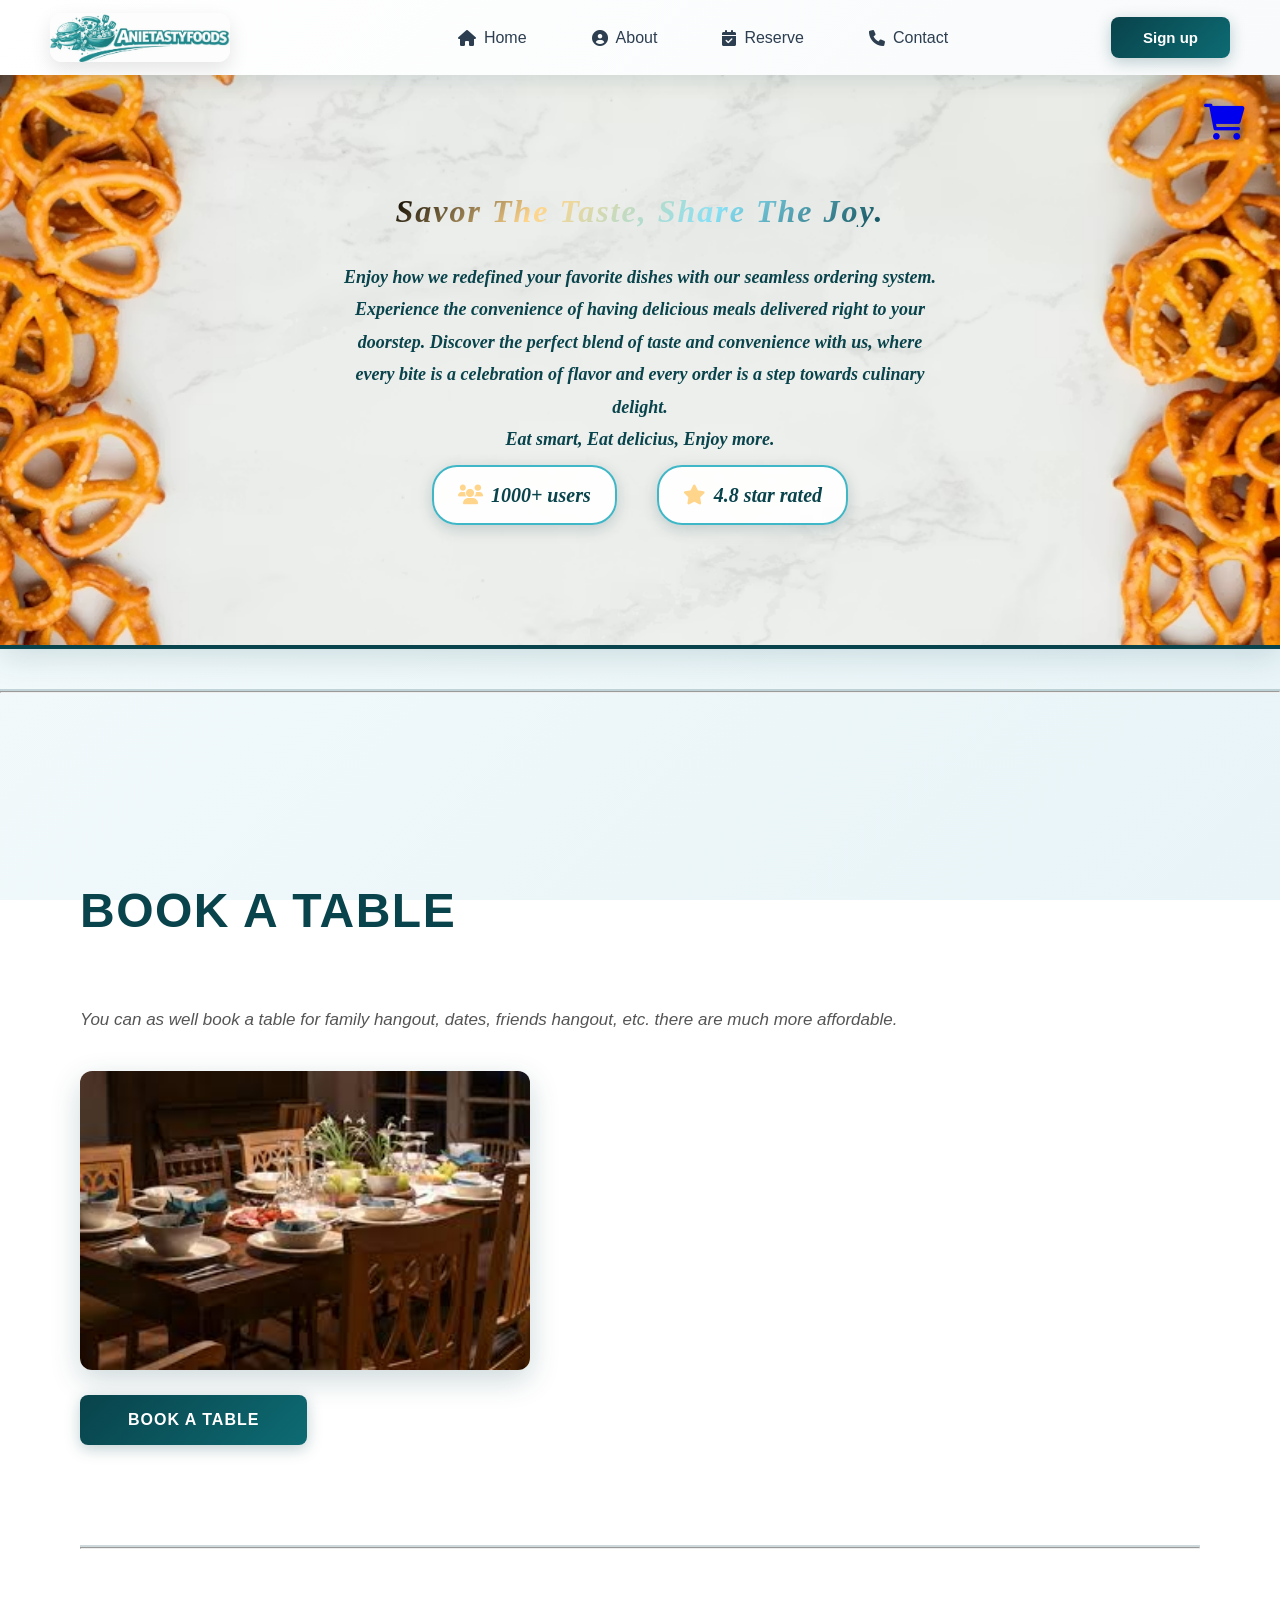
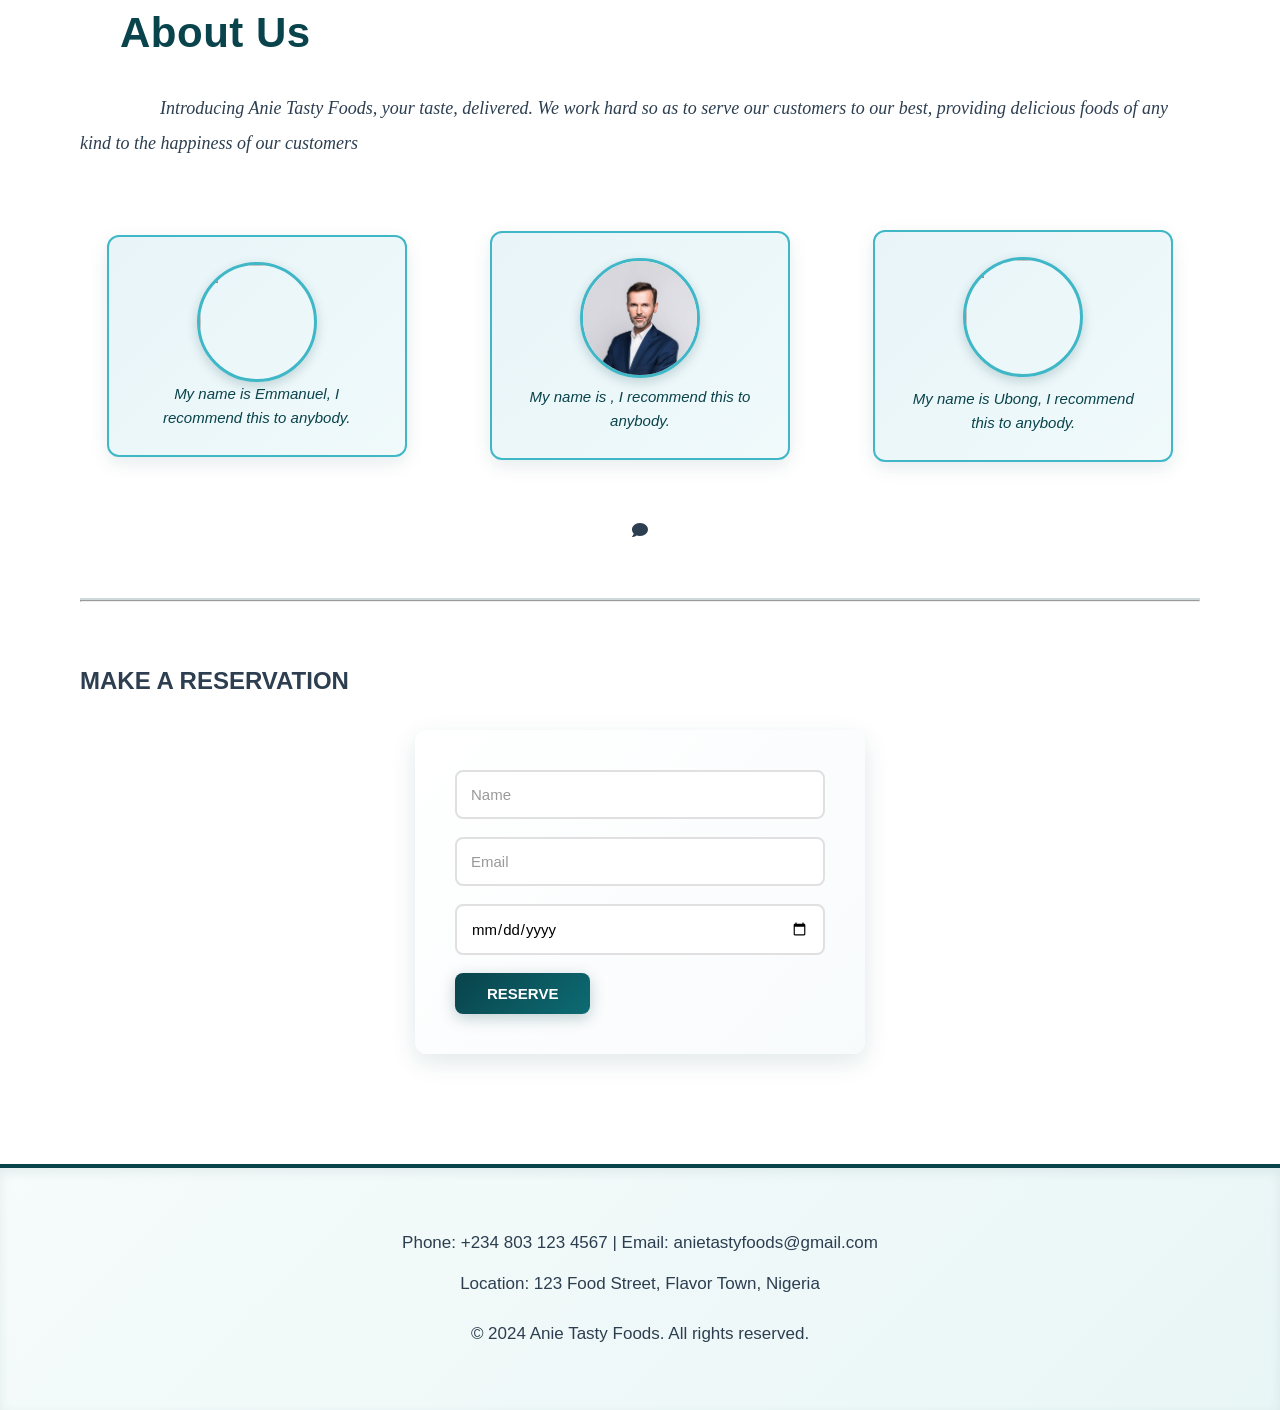
==== index.html @ 4bc647f1 "Initial commit" ====
<!DOCTYPE html>
<html lang="en">

<head>
    <meta charset="UTF-8">
    <meta name="viewport" content="width=device-width, initial-scale=1.0">
    <title>Anie Tasty Foods</title>
    <!-- <link rel="stylesheet" href="https://cdnjs.cloudflare.com/ajax/libs/font-awesome/7.0.1/css/all.min.css" /> -->
  <link href="https://cdnjs.cloudflare.com/ajax/libs/font-awesome/6.0.0-beta3/css/all.min.css" rel="stylesheet">

    <link rel="stylesheet" href="style.css">
</head>

<body>

    <header>
        <div class="images">
            <img id="images" src="logo.jpeg" alt="logo">
        </div>




        </div>
        <div class="nav a">
            <nav>
                <a class="navlinks">
                    <div class="icons">
                        <a href="#Home"><i class="fa-solid fa-house"></i>Home</a>
                        <a href="#About"><i class="fa-solid fa-circle-user"></i>About</a>
                        <a href="#Reserve"><i class="fa-solid fa-calendar-check"></i> Reserve</a>
                        <a href="#Contact"><i class="fa-solid fa-phone"></i>Contact</a>
                    </div>
                </a>
            </nav>
        </div>
        <div class="box">
            <button>Sign up</button>
        </div>
    </header>

    <div id="Home">
    <div class="space">
     <div class="menu">
        <a href="menu.html"><i class="fa-solid fa-cart-shopping"></i></a>
        </div>
        <div class="hero-content">
            <h3 id="gradient-text">Savor The Taste, Share The Joy.</h3>
            <p id="note">Enjoy how we redefined your favorite dishes with our seamless ordering system.
            Experience the convenience of having delicious meals delivered right to your doorstep.
            Discover the perfect blend of taste and convenience with us, where every bite is a celebration of flavor and every order is a step towards culinary delight.
            <br>Eat smart, Eat delicius, Enjoy more.
        </p>
        </div>
        <div class="stats">
            <span class="stat-item"><i class="fa-solid fa-users"></i> 1000+ users</span>
            <span class="stat-item"><i class="fa-solid fa-star"></i> 4.8 star rated</span>
        </div>
    </div>
    </div>
    <div class="line">
        <hr>
    </div>

    <div class="container">

        <!-- BOOK A TABLE -->
        <div class="sit">
            <!-- <div class="sit"> -->
            <div class="gut">
                <h1>BOOK A TABLE</h1>
                <p><i>You can as well book a table for family hangout, dates, friends hangout, etc. there are much more
                        affordable.</i></p>
                <div class="pics">
                    <img src="reserved.jfif">
                </div>
                <button id="but">BOOK A TABLE</button>

            </div>
        </div>
        <div class="line">
            <hr>
        </div>
        <!-- <a class="#contact"></a> -->
        <!-- DELICIOUS FOOD -->
        <!-- <div class="h4"> -->
        <h4 id="About">About Us</h3>
            <!-- </div> -->
            <p><i id="cop">Introducing Anie Tasty Foods, your taste, delivered. We work hard so as to serve our customers to our best, providing delicious foods of any kind
                    to
                    the happiness of our customers</i></p>

            <div class="grid-3">
                <!-- <img src="pizza.jfif" alt="Pizza"> -->
                <!-- <img src="download.jfif" alt="burger"> -->
                <!-- <img src="salad.jfif" alt="salad"> -->
            </div>

            <!-- <div class="line"> -->
            <!-- <hr> -->
            <!-- </div> -->

            <div class="cards">
                <div class="commentcard">
                    <div class="boxf" id="box1">
                        <div class="tyt">
                            <img id="face1" src="attract.jpg">
                        </div>
                        <div class="tyt">
                            <i>My name is Emmanuel, I recommend this to anybody.</i>
                        </div>
                    </div>
                </div>

                <div class="commentcard">
                    <div class="boxf" id="box1">
                        <img id="face" src="menz.jpg">
                        <div class="tyt">
                            <i>My name is , I recommend this to anybody.</i>
                        </div>
                    </div>
                </div>

                <div class="commentcard">
                    <div class="boxf" id="box1">
                        <img id="face" src="haired.jpg">
                        <div class="tyt">
                            <i>My name is Ubong, I recommend this to anybody.</i>
                        </div>
                    </div>
                </div>
            </div>

            <div class="comment">
                <i class="fa-solid fa-comment"></i>
            </div>

            <div class="line">
                <hr>
            </div>
            <!-- <span></span> -->

            <!-- RESERVATION FORM -->
           <div id="Reserve">
            <h2 style="margin-top: 60px;">MAKE A RESERVATION</h2>

            <div class="grid-2">
                <div class="form-card">
                    <input type="text" placeholder="Name">
                    <input type="email" placeholder="Email">
                    <input type="date">
                    <div class="button">
                        <button>RESERVE</button>
                    </div>

                </div>

                <!-- <div class="reserve"> -->
                    <!-- <img src="reserved.jfif" alt="Reserved table"> -->
                </div>
            </div>

    </div>
    </div>
</div>

    <div id="Contact"> 
        <p>Phone: +234 803 123 4567 | Email: anietastyfoods@gmail.com</p>
       <p>Location: 123 Food Street, Flavor Town, Nigeria</p>
        
       <footer>
            <p>&copy; 2024 Anie Tasty Foods. All rights reserved.</p>
        </footer>
    </div>

     <script>
        const menuIcon = document.getElementById('menuIcon');
        const dropdownMenu = document.getElementById('dropdownMenu');

        menuIcon.addEventListener('click', function(e) {
            e.preventDefault();
            dropdownMenu.classList.toggle('active');
        });

        // Close dropdown when clicking outside
        document.addEventListener('click', function(e) {
            if (!menuIcon.contains(e.target) && !dropdownMenu.contains(e.target)) {
                dropdownMenu.classList.remove('active');
            }
        });
    </script> 

</html>
---- style.css ----
/* ========================================
   ANIE TASTY FOODS - PROFESSIONAL STYLING
   ======================================== */

* {
    padding: 0;
    margin: 0;
    box-sizing: border-box;
}

html {
    scroll-behavior: smooth;
}

body {
    font-size: 16px;
    margin: 0;
    background: linear-gradient(135deg, #f5fbfc 0%, #e8f4f8 100%);
    background-attachment: fixed;
    color: #2c3e50;
    min-height: 100vh;
    font-family: 'Segoe UI', 'Roboto', Tahoma, Geneva, Verdana, sans-serif;
    line-height: 1.6;
}

/* ========== HEADER & NAVIGATION ========== */

header {
    width: 100%;
    height: 75px;
    display: flex;
    align-items: center;
    justify-content: space-between;
    padding: 0 50px;
    background: linear-gradient(135deg, #ffffff 0%, #f8fafb 100%);
    box-shadow: 0 4px 20px rgba(9, 67, 75, 0.12);
    position: sticky;
    top: 0;
    z-index: 1000;
}

.images {
    width: auto;
    max-width: 180px;
    display: flex;
    align-items: center;
    flex-shrink: 0;
}

#images {
    width: 100%;
    height: auto;
    max-height: 65px;
    object-fit: contain;
    display: block;
}

header nav {
    display: flex;
    align-items: center;
    padding: 0;
    margin: 0;
    text-decoration: none;
    font-weight: 500;
    flex: 1;
    justify-content: center;
    gap: 0;
}

.nav a {
    text-decoration: none;
    color: #2c3e50;
    display: flex;
    align-items: center;
    margin: 0;
    padding: 0;
}

.icons {
    display: flex;
    gap: 35px;
    align-items: center;
    width: 100%;
    justify-content: center;
}

.icons a {
    font-size: 16px;
    text-decoration: none;
    color: #2c3e50;
    display: flex;
    align-items: center;
    gap: 8px;
    transition: all 0.3s ease;
    padding: 10px 15px;
    border-radius: 6px;
    font-weight: 500;
}

.icons a:hover {
    color: #09434b;
    background: rgba(9, 67, 75, 0.1);
    transform: translateY(-2px);
}

.box {
    padding: 0;
    border: none;
    flex-shrink: 0;
}

button {
    padding: 12px 32px;
    background: linear-gradient(135deg, #09434b 0%, #0d6b73 100%);
    color: #ffffff;
    border: none;
    border-radius: 8px;
    cursor: pointer;
    font-weight: 600;
    font-size: 15px;
    transition: all 0.3s ease;
    box-shadow: 0 4px 15px rgba(9, 67, 75, 0.25);
}

button:hover {
    transform: translateY(-3px);
    box-shadow: 0 6px 25px rgba(9, 67, 75, 0.35);
    background: linear-gradient(135deg, #0d6b73 0%, #09434b 100%);
}

/* ========== HERO SECTION ========== */

#Home {
    position: relative;
}

.space {
    padding: 120px 80px;
    font-weight: bold;
    font-style: italic;
    font-family: Georgia, 'Times New Roman', Times, serif;
    font-size: 58px;
    margin: 0;
    display: flex;
    flex-direction: column;
    justify-content: space-between;
    align-items: center;
    width: 100%;
    height: auto;
    min-height: 500px;
    box-shadow: 0 8px 30px rgba(9, 67, 75, 0.15);
    /* background: linear-gradient(135deg, rgba(13, 107, 115, 0.08) 0%, rgba(15, 107, 115, 0.04) 100%), linear-gradient(135deg, #ffffff 0%, #f0f8fa 100%); */
    background-image: url(wrincles.avif); 
    background-repeat: no-repeat;
    background-size: cover;
    position: relative;
    border-bottom: 4px solid #09434b;
}

#gradient-text {
    background: linear-gradient(135deg, #0a0800 0%, #ffd58b 30%, #88e0f4 65%, #0f4f5a 100%);
    -webkit-background-clip: text;
    -webkit-text-fill-color: transparent;
    background-clip: text;
    opacity: 0;
    transform: translateX(-80px);
    animation: slideIn 1.2s ease-out forwards;
    font-weight: 700;
    letter-spacing: 2px;
    line-height: 1.0;
    margin-bottom: 0%;
}

.hero-content {
    display: flex;
    flex-direction: column;
    align-items: center;
    gap: 24px;
    max-width: 760px;
    width: 100%;
}

#note {
    opacity: 0;
    transform: translateX(-30px);
    animation: slideIn 1.2s ease-out forwards;
    animation-delay: 0.5s;
    color: #09434b;
    font-size: 18px;
    line-height: 1.8;
    max-width: 600px;
    text-align: center;
}

.stats {
    display: flex;
    gap: 40px;
    justify-content: center;
    align-items: center;
    opacity: 0;
    transform: translateY(20px);
    animation: slideIn 1.2s ease-out forwards;
    animation-delay: 1s;
}

.stat-item {
    display: flex;
    align-items: center;
    gap: 8px;
    color: #09434b;
    font-size: 20px;
    font-weight: 600;
    background: rgba(255, 255, 255, 0.9);
    padding: 12px 24px;
    border-radius: 25px;
    box-shadow: 0 4px 15px rgba(9, 67, 75, 0.2);
    border: 2px solid #3fb7c7;
}

.stat-item i {
    color: #ffd58b;
}

.menu {
    padding: 0;
    position: absolute;
    top: 20px;
    right: 35px;
    font-size: 36px;
    font-weight: 600;
    color: #09434b;
    text-decoration: none;
    display: flex;
    align-items: center;
    gap: 5px;
    animation: cartPulse 2s ease-in-out infinite;
    cursor: pointer;
    transition: all 0.3s ease;
}

.menu:hover {
    color: #0d6b73;
    transform: scale(1.15) rotate(5deg);
}

@keyframes cartPulse {
    0%, 100% { transform: scale(1); }
    50% { transform: scale(1.2); }
}

@keyframes slideIn {
    to {
        opacity: 1;
        transform: translateX(0) translateY(0);
    }
}

/* ========== TYPOGRAPHY ========== */

h1 {
    font-family: 'Impact', 'Arial Black', sans-serif;
    margin-bottom: 20px;
    color: #09434b;
    font-size: 48px;
    font-weight: 700;
    letter-spacing: 1.5px;
}

h3 {
    padding: 0;
    margin: 0;
    color: #09434b;
    font-size: 32px;
    font-weight: 700;
}

h4 {
    font-size: 42px;
    color: #09434b;
    font-family: 'Impact', 'Arial Black', sans-serif;
    font-weight: 700;
    margin: 50px 0 25px 0;
    padding: 0 40px;
    letter-spacing: 0.5px;
}

p {
    line-height: 1.8;
    margin: 10px 0;
    color: #2c3e50;
}

#cop {
    font-family: Georgia, 'Times New Roman', Times, serif;
    color: #2c3e50;
    font-size: 18px;
    line-height: 1.9;
    padding: 20px 80px;
    font-style: italic;
}

/* ========== MAIN CONTAINER ========== */

.container {
    width: 100%;
    max-width: 1200px;
    margin: 0 auto;
    padding: 80px 40px;
}

.line {
    border-top: 2px solid rgba(9, 67, 75, 0.2);
    margin: 40px 0;
}

/* ========== BOOK A TABLE SECTION ========== */

.sit {
    display: flex;
    align-items: center;
    gap: 80px;
    padding: 60px 0;
    flex-wrap: wrap;
}

.gut {
    display: flex;
    flex-direction: column;
    gap: 25px;
    flex: 1;
    min-width: 300px;
}

.gut p {
    font-size: 17px;
    color: #555;
    line-height: 1.8;
}

#but {
    display: inline-block;
    align-items: center;
    width: fit-content;
    padding: 16px 48px;
    background: linear-gradient(135deg, #09434b 0%, #0d6b73 100%);
    color: #ffffff;
    border: none;
    border-radius: 8px;
    cursor: pointer;
    font-weight: 700;
    font-size: 16px;
    letter-spacing: 1px;
    transition: all 0.3s ease;
    box-shadow: 0 4px 15px rgba(9, 67, 75, 0.25);
    position: relative;
    overflow: hidden;
}

#but::before {
    content: '';
    position: absolute;
    top: 0;
    left: -100%;
    width: 100%;
    height: 100%;
    background: linear-gradient(135deg, rgba(255,255,255,0.2) 0%, rgba(255,255,255,0) 100%);
    transition: left 0.3s ease;
}

#but:hover {
    transform: translateY(-4px);
    box-shadow: 0 8px 30px rgba(9, 67, 75, 0.4);
    background: linear-gradient(135deg, #0d6b73 0%, #09434b 100%);
}

#but:hover::before {
    left: 100%;
}

#but:active {
    transform: translateY(-1px);
    box-shadow: 0 2px 10px rgba(9, 67, 75, 0.3);
}

.pics {
    width: 100%;
    max-width: 450px;
    display: flex;
    align-items: center;
    justify-content: center;
    flex: 1;
}

.pics img {
    width: 100%;
    border-radius: 12px;
    box-shadow: 0 10px 30px rgba(9, 67, 75, 0.2);
    transition: all 0.4s ease;
}

.pics img:hover {
    transform: scale(1.05);
    box-shadow: 0 12px 40px rgba(9, 67, 75, 0.3);
}


/* ========== GRID & IMAGES ========== */

.grid-3 {
    display: flex;
    flex-wrap: wrap;
    gap: 30px;
    margin-top: 30px;
}

img {
    width: 90%;
    max-width: 100%;
    border-radius: 12px;
    transition: all 0.4s ease;
    box-shadow: 0 8px 20px rgba(0, 0, 0, 0.1);
}

img:hover {
    transform: translateY(-5px);
    box-shadow: 0 12px 35px rgba(9, 67, 75, 0.2);
}

/* ========== MENU SECTION ========== */

.menu-container {
    max-width: 1200px;
    margin: 0 auto;
    padding: 80px 40px;
}

.menu-container h1 {
    text-align: center;
    margin-bottom: 15px;
}

.menu-subtitle {
    text-align: center;
    padding: 20px 40px;
    border: 3px solid #3fb7c7;
    box-shadow: 0 0 20px rgba(63, 183, 199, 0.3);
    color: #09434b;
    font-size: 26px;
    font-family: 'Impact', 'Arial Black', sans-serif;
    border-radius: 8px;
    margin-bottom: 50px;
    font-style: italic;
    font-weight: 700;
}

.menu-grid {
    display: grid;
    grid-template-columns: repeat(auto-fit, minmax(280px, 1fr));
    gap: 35px;
    margin-top: 40px;
}

.menu-card {
    background: linear-gradient(135deg, #ffffff 0%, #f8fbfc 100%);
    border-radius: 12px;
    padding: 25px;
    text-align: center;
    box-shadow: 0 8px 24px rgba(9, 67, 75, 0.12);
    transition: all 0.4s cubic-bezier(0.25, 0.46, 0.45, 0.94);
    border: 2px solid transparent;
    overflow: hidden;
    position: relative;
}

.menu-card::before {
    content: '';
    position: absolute;
    top: 0;
    left: 0;
    width: 100%;
    height: 4px;
    background: linear-gradient(90deg, #09434b, #3fb7c7, #09434b);
    transform: scaleX(0);
    transform-origin: left;
    transition: transform 0.4s ease;
}

.menu-card:hover::before {
    transform: scaleX(1);
}

.menu-card:hover {
    transform: translateY(-8px);
    box-shadow: 0 15px 40px rgba(9, 67, 75, 0.25);
    border-color: #3fb7c7;
}

.menu-icon {
    width: 100%;
    height: 200px;
    display: flex;
    align-items: center;
    justify-content: center;
    margin-bottom: 20px;
    overflow: hidden;
    border-radius: 8px;
    background: linear-gradient(135deg, rgba(9, 67, 75, 0.05), rgba(63, 183, 199, 0.05));
}

.menu-icon img {
    width: 100%;
    height: 100%;
    object-fit: cover;
    transition: transform 0.4s ease;
}

.menu-card:hover .menu-icon img {
    transform: scale(1.1) rotate(2deg);
}

.menu-card h3 {
    margin: 15px 0;
    font-size: 26px;
}

.description {
    color: #666;
    font-size: 15px;
    margin: 12px 0;
    line-height: 1.6;
}

.price {
    color: #09434b;
    font-weight: 700;
    font-size: 26px;
    margin: 15px 0;
}

.order-btn {
    width: 100%;
    padding: 12px 20px;
    background: linear-gradient(135deg, #09434b 0%, #0d6b73 100%);
    color: white;
    border: none;
    border-radius: 6px;
    cursor: pointer;
    font-weight: 600;
    font-size: 15px;
    transition: all 0.3s ease;
    margin-top: 15px;
}

.order-btn:hover {
    transform: scale(1.02);
    box-shadow: 0 6px 20px rgba(9, 67, 75, 0.35);
}

.order-btn:active {
    transform: scale(0.98);
}

/* ========== TESTIMONIALS/COMMENTS ========== */

.cards {
    height: auto;
    display: flex;
    margin: 40px 0;
    justify-content: space-around;
    flex-wrap: wrap;
    gap: 30px;
}

.commentcard {
    display: flex;
    flex-direction: row;
    width: 100%;
    max-width: 300px;
    align-items: center;
    justify-content: space-between;
    flex-wrap: wrap;
    align-content: center;
    gap: 15px;
    border-radius: 12px;
    padding: 0;
}

.boxf {
    padding: 25px;
    width: 100%;
    font-size: 15px;
    text-align: center;
    border-radius: 12px;
    background: linear-gradient(135deg, #f0f8fa 0%, #ffffff 100%);
    border: 2px solid #3fb7c7;
    transition: all 0.4s ease;
    box-shadow: 0 6px 18px rgba(9, 67, 75, 0.1);
}

.boxf:hover {
    box-shadow: 0 12px 30px rgba(9, 67, 75, 0.2);
    border-color: #09434b;
    transform: translateY(-3px);
}

#box1 {
    height: auto;
    background: linear-gradient(135deg, #e8f4f8 0%, #f0fafb 100%);
}

.tyt {
    color: #09434b;
    display: flex;
    flex-direction: column;
    align-items: center;
    justify-content: center;
    gap: 10px;
}

#face1, #face {
    height: 120px;
    width: 120px;
    border-radius: 50%;
    object-fit: cover;
    border: 3px solid #3fb7c7;
    box-shadow: 0 4px 12px rgba(9, 67, 75, 0.2);
}

.comment {
    padding: 20px;
    margin: 0;
    display: flex;
    align-items: center;
    justify-content: center;
}

/* ========== CONTACT SECTION ========== */

#Contact {
    background: linear-gradient(135deg, #f6fbfb 0%, #e9f6f6 100%);
    padding: 50px 40px;
    text-align: center;
    color: #09434b;
    border-top: 4px solid #09434b;
    box-shadow: inset 0 4px 12px rgba(9, 67, 75, 0.08);
}

#Contact p {
    margin: 10px 0;
    font-size: 17px;
    line-height: 1.8;
}

#Contact footer {
    margin-top: 20px;
    color: #0a4546;
    font-size: 15px;
    font-weight: 500;
}

/* ========== FORM STYLING ========== */

.form-card {
    background: linear-gradient(135deg, #ffffff 0%, #f8fbfc 100%);
    padding: 40px;
    border-radius: 12px;
    box-shadow: 0 8px 24px rgba(9, 67, 75, 0.12);
    max-width: 450px;
    margin: 30px auto;
}

input {
    width: 100%;
    padding: 14px;
    border: 2px solid #e0e0e0;
    border-radius: 8px;
    margin-bottom: 18px;
    font-size: 15px;
    transition: all 0.3s ease;
    font-family: inherit;
}

input:focus {
    outline: none;
    border-color: #09434b;
    box-shadow: 0 0 0 3px rgba(9, 67, 75, 0.1);
}

input::placeholder {
    color: #999;
}

/* ========== DROPDOWN MENU ========== */

.dropdown-menu {
    position: absolute;
    top: 120px;
    right: 30px;
    background: white;
    border: 2px solid #09434b;
    border-radius: 12px;
    box-shadow: 0 8px 25px rgba(0, 0, 0, 0.15);
    min-width: 230px;
    display: none;
    z-index: 1000;
    overflow: hidden;
}

.dropdown-menu.active {
    display: flex;
    flex-direction: column;
    animation: slideDown 0.3s ease;
}

@keyframes slideDown {
    from {
        opacity: 0;
        transform: translateY(-10px);
    }
    to {
        opacity: 1;
        transform: translateY(0);
    }
}

.menu-item {
    padding: 14px 20px;
    display: flex;
    justify-content: space-between;
    align-items: center;
    border-bottom: 1px solid #f0f0f0;
    font-size: 15px;
    color: #333;
    transition: all 0.3s ease;
    cursor: pointer;
}

.menu-item:last-child {
    border-bottom: none;
}

.menu-item:hover {
    background: rgba(9, 67, 75, 0.08);
    color: #09434b;
    padding-left: 24px;
}

.menu-item .price {
    color: #09434b;
    font-weight: 700;
    font-size: 15px;
}

/* ========== RESPONSIVE DESIGN ========== */

@media (max-width: 768px) {
    header {
        padding: 0 20px;
        height: 70px;
    }

    .images {
        max-width: 130px;
    }

    .icons {
        gap: 15px;
        font-size: 14px;
    }

    .icons a {
        padding: 8px 10px;
        gap: 5px;
    }

    .space {
        padding: 60px 30px;
        font-size: 36px;
        min-height: 350px;
    }

    h1 {
        font-size: 36px;
    }

    h4 {
        padding: 0 20px;
        font-size: 32px;
    }

    .container {
        padding: 50px 20px;
    }

    .sit {
        gap: 40px;
        padding: 40px 0;
    }

    .menu-grid {
        grid-template-columns: repeat(auto-fit, minmax(230px, 1fr));
        gap: 20px;
    }

    .menu-card {
        padding: 20px;
    }

    .menu-container {
        padding: 50px 20px;
    }

    #Contact {
        padding: 30px 20px;
    }

    button {
        padding: 10px 24px;
        font-size: 14px;
    }
}

@media (max-width: 480px) {
    header {
        flex-direction: column;
        height: auto;
        padding: 10px 15px;
        gap: 10px;
    }

    .images {
        max-width: 100px;
    }

    .icons {
        flex-direction: column;
        gap: 8px;
        width: 100%;
    }

    .icons a {
        width: 100%;
        justify-content: center;
        padding: 8px 0;
    }

    .space {
        padding: 40px 20px;
        font-size: 24px;
        min-height: 280px;
    }

    h1, h4 {
        font-size: 24px;
        padding: 0 10px;
    }

    .sit {
        flex-direction: column;
        gap: 30px;
    }

    .menu-grid {
        grid-template-columns: 1fr;
        gap: 15px;
    }

    #cop {
        padding: 15px;
        font-size: 15px;
    }
}
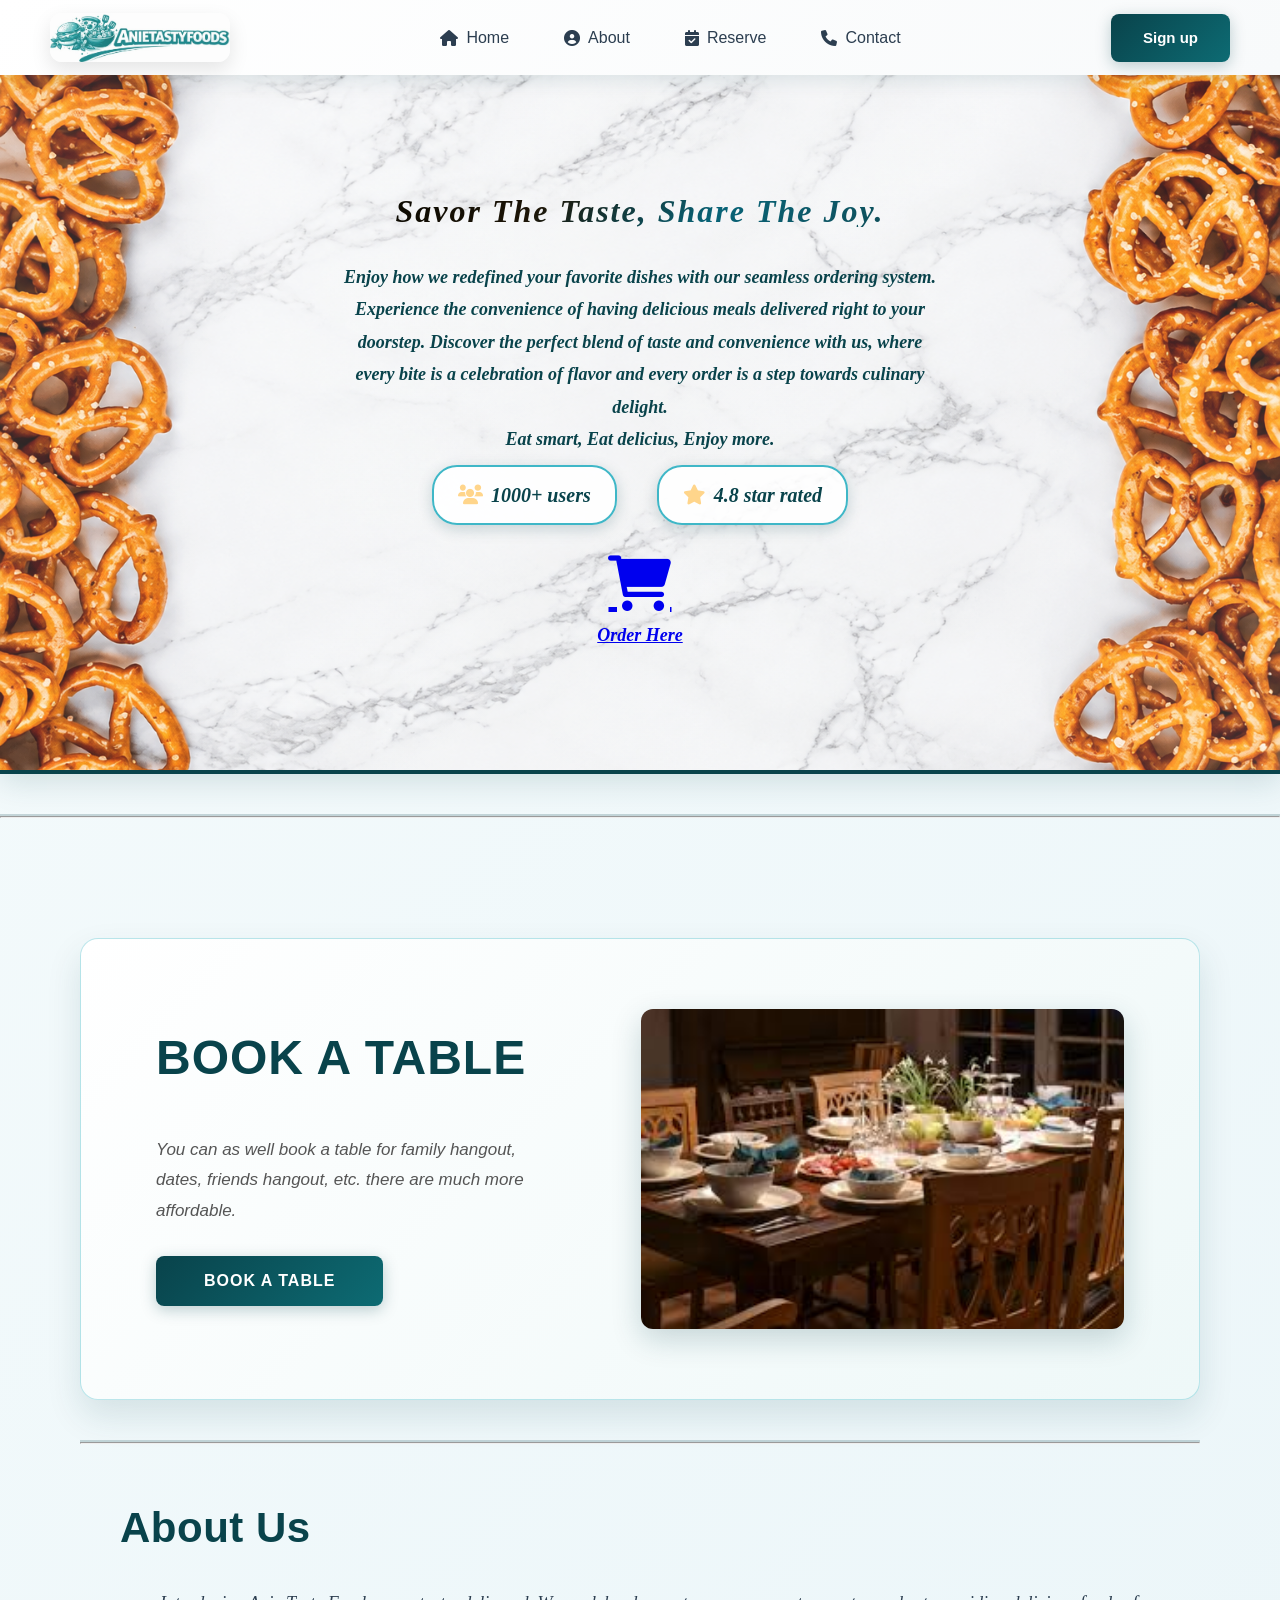
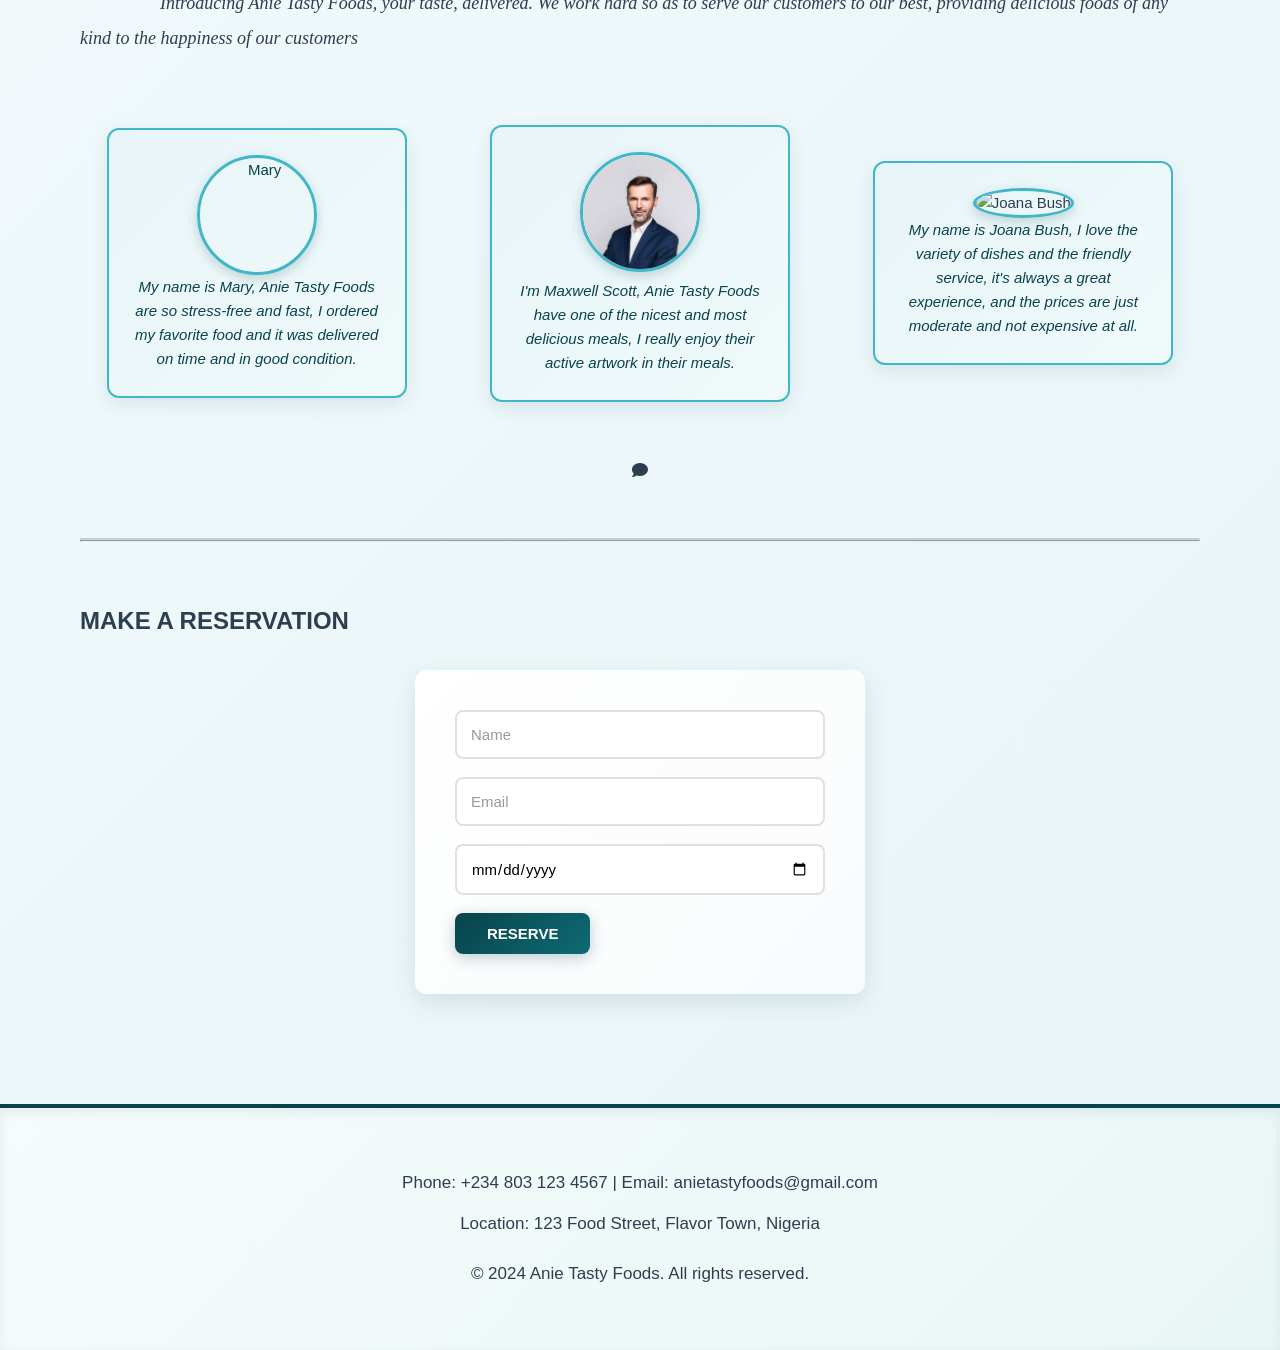
==== commit 6dea53c8: "Prepare Anie Tasty Foods site for Vercel" ====
--- a/index.html
+++ b/index.html
@@ -7,43 +7,36 @@
     <title>Anie Tasty Foods</title>
     <!-- <link rel="stylesheet" href="https://cdnjs.cloudflare.com/ajax/libs/font-awesome/7.0.1/css/all.min.css" /> -->
   <link href="https://cdnjs.cloudflare.com/ajax/libs/font-awesome/6.0.0-beta3/css/all.min.css" rel="stylesheet">
-
+    <link href="Anie.javascript">
     <link rel="stylesheet" href="style.css">
 </head>
 
 <body>
 
     <header>
-        <div class="images">
-            <img id="images" src="logo.jpeg" alt="logo">
+        <div class="header-left">
+            <div class="images">
+                <img id="images" src="logo.jpeg" alt="logo">
+            </div>
+            <button class="menu-toggle" id="menuToggle" aria-label="Toggle navigation">
+                <i class="fa-solid fa-bars"></i>
+            </button>
         </div>
 
+        <nav class="nav-links" id="mainNav">
+            <a href="#Home"><i class="fa-solid fa-house"></i>Home</a>
+            <a href="#About"><i class="fa-solid fa-circle-user"></i>About</a>
+            <a href="#Reserve"><i class="fa-solid fa-calendar-check"></i>Reserve</a>
+            <a href="#Contact"><i class="fa-solid fa-phone"></i>Contact</a>
+        </nav>
 
-
-
-        </div>
-        <div class="nav a">
-            <nav>
-                <a class="navlinks">
-                    <div class="icons">
-                        <a href="#Home"><i class="fa-solid fa-house"></i>Home</a>
-                        <a href="#About"><i class="fa-solid fa-circle-user"></i>About</a>
-                        <a href="#Reserve"><i class="fa-solid fa-calendar-check"></i> Reserve</a>
-                        <a href="#Contact"><i class="fa-solid fa-phone"></i>Contact</a>
-                    </div>
-                </a>
-            </nav>
-        </div>
         <div class="box">
-            <button>Sign up</button>
+            <a class="header-action" href="signup.html">Sign up</a>
         </div>
     </header>
 
     <div id="Home">
     <div class="space">
-     <div class="menu">
-        <a href="menu.html"><i class="fa-solid fa-cart-shopping"></i></a>
-        </div>
         <div class="hero-content">
             <h3 id="gradient-text">Savor The Taste, Share The Joy.</h3>
             <p id="note">Enjoy how we redefined your favorite dishes with our seamless ordering system.
@@ -56,6 +49,14 @@
             <span class="stat-item"><i class="fa-solid fa-users"></i> 1000+ users</span>
             <span class="stat-item"><i class="fa-solid fa-star"></i> 4.8 star rated</span>
         </div>
+     <div class="menu">
+        <a href="menu.html">
+            <div style="display: flex; flex-direction: column; align-items: center; gap: 10px;">
+                <i class="fa-solid fa-cart-shopping"></i>
+                <span style="font-size: 18px; font-weight: 600;">Order Here</span>
+            </div>
+        </a>
+        </div>
     </div>
     </div>
     <div class="line">
@@ -66,16 +67,14 @@
 
         <!-- BOOK A TABLE -->
         <div class="sit">
-            <!-- <div class="sit"> -->
             <div class="gut">
                 <h1>BOOK A TABLE</h1>
                 <p><i>You can as well book a table for family hangout, dates, friends hangout, etc. there are much more
                         affordable.</i></p>
-                <div class="pics">
-                    <img src="reserved.jfif">
-                </div>
                 <button id="but">BOOK A TABLE</button>
-
+            </div>
+            <div class="pics">
+                <img src="reserved.jfif" alt="A reserved restaurant table">
             </div>
         </div>
         <div class="line">
@@ -84,7 +83,7 @@
         <!-- <a class="#contact"></a> -->
         <!-- DELICIOUS FOOD -->
         <!-- <div class="h4"> -->
-        <h4 id="About">About Us</h3>
+<h4 id="About">About Us</h4>
             <!-- </div> -->
             <p><i id="cop">Introducing Anie Tasty Foods, your taste, delivered. We work hard so as to serve our customers to our best, providing delicious foods of any kind
                     to
@@ -104,28 +103,28 @@
                 <div class="commentcard">
                     <div class="boxf" id="box1">
                         <div class="tyt">
-                            <img id="face1" src="attract.jpg">
+                            <img id="face1" src="attract.jpg" alt="Mary" loading="lazy" decoding="async">
                         </div>
                         <div class="tyt">
-                            <i>My name is Emmanuel, I recommend this to anybody.</i>
+                            <i>My name is Mary, Anie Tasty Foods are so stress-free and fast, I ordered my favorite food and it was delivered on time and in good condition.</i>
                         </div>
                     </div>
                 </div>
 
                 <div class="commentcard">
                     <div class="boxf" id="box1">
-                        <img id="face" src="menz.jpg">
+                        <img id="face" src="menz.jpg" alt="Maxwell Scott" loading="lazy" decoding="async">
                         <div class="tyt">
-                            <i>My name is , I recommend this to anybody.</i>
+                            <i>I'm  Maxwell Scott, Anie Tasty Foods have one of the nicest and most delicious meals, I really enjoy their active artwork in their meals.</i>
                         </div>
                     </div>
                 </div>
 
                 <div class="commentcard">
                     <div class="boxf" id="box1">
-                        <img id="face" src="haired.jpg">
+                        <img id="face" src="haired.jpg" alt="Joana Bush" loading="lazy" decoding="async">
                         <div class="tyt">
-                            <i>My name is Ubong, I recommend this to anybody.</i>
+                            <i>My name is Joana Bush, I love the variety of dishes and the friendly service, it's always a great experience, and the prices are just moderate and not expensive at all.</i>
                         </div>
                     </div>
                 </div>
@@ -141,28 +140,21 @@
             <!-- <span></span> -->
 
             <!-- RESERVATION FORM -->
-           <div id="Reserve">
-            <h2 style="margin-top: 60px;">MAKE A RESERVATION</h2>
+            <div id="Reserve">
+                <h2 style="margin-top: 60px;">MAKE A RESERVATION</h2>
 
-            <div class="grid-2">
-                <div class="form-card">
-                    <input type="text" placeholder="Name">
-                    <input type="email" placeholder="Email">
-                    <input type="date">
-                    <div class="button">
-                        <button>RESERVE</button>
+                <div class="grid-2">
+                    <div class="form-card">
+                        <input type="text" placeholder="Name">
+                        <input type="email" placeholder="Email">
+                        <input type="date">
+                        <div class="button">
+                            <button type="button">RESERVE</button>
+                        </div>
                     </div>
-
-                </div>
-
-                <!-- <div class="reserve"> -->
-                    <!-- <img src="reserved.jfif" alt="Reserved table"> -->
                 </div>
             </div>
-
-    </div>
-    </div>
-</div>
+        </div>
 
     <div id="Contact"> 
         <p>Phone: +234 803 123 4567 | Email: anietastyfoods@gmail.com</p>
@@ -173,21 +165,19 @@
         </footer>
     </div>
 
-     <script>
-        const menuIcon = document.getElementById('menuIcon');
-        const dropdownMenu = document.getElementById('dropdownMenu');
+     <!-- <script>
+        const menuToggle = document.getElementById('menuToggle');
+        const mainNav = document.getElementById('mainNav');
 
-        menuIcon.addEventListener('click', function(e) {
-            e.preventDefault();
-            dropdownMenu.classList.toggle('active');
+        menuToggle.addEventListener('click', function() {
+            mainNav.classList.toggle('active');
         });
 
-        // Close dropdown when clicking outside
         document.addEventListener('click', function(e) {
-            if (!menuIcon.contains(e.target) && !dropdownMenu.contains(e.target)) {
-                dropdownMenu.classList.remove('active');
+            if (!menuToggle.contains(e.target) && !mainNav.contains(e.target)) {
+                mainNav.classList.remove('active');
             }
         });
-    </script> 
+    </script> -->
 
 </html>
--- a/style.css
+++ b/style.css
@@ -16,7 +16,7 @@
     font-size: 16px;
     margin: 0;
     background: linear-gradient(135deg, #f5fbfc 0%, #e8f4f8 100%);
-    background-attachment: fixed;
+    background-attachment: scroll;
     color: #2c3e50;
     min-height: 100vh;
     font-family: 'Segoe UI', 'Roboto', Tahoma, Geneva, Verdana, sans-serif;
@@ -39,6 +39,12 @@
     z-index: 1000;
 }
 
+.header-left {
+    display: flex;
+    align-items: center;
+    gap: 20px;
+}
+
 .images {
     width: auto;
     max-width: 180px;
@@ -47,44 +53,24 @@
     flex-shrink: 0;
 }
 
-#images {
-    width: 100%;
-    height: auto;
-    max-height: 65px;
-    object-fit: contain;
-    display: block;
-}
-
-header nav {
-    display: flex;
-    align-items: center;
-    padding: 0;
-    margin: 0;
-    text-decoration: none;
-    font-weight: 500;
+.menu-toggle {
+    display: none;
+    background: transparent;
+    border: none;
+    color: #09434b;
+    font-size: 26px;
+    cursor: pointer;
+}
+
+.nav-links {
+    display: flex;
+    align-items: center;
+    gap: 25px;
     flex: 1;
     justify-content: center;
-    gap: 0;
-}
-
-.nav a {
-    text-decoration: none;
-    color: #2c3e50;
-    display: flex;
-    align-items: center;
-    margin: 0;
-    padding: 0;
-}
-
-.icons {
-    display: flex;
-    gap: 35px;
-    align-items: center;
-    width: 100%;
-    justify-content: center;
-}
-
-.icons a {
+}
+
+.nav-links a {
     font-size: 16px;
     text-decoration: none;
     color: #2c3e50;
@@ -97,7 +83,7 @@
     font-weight: 500;
 }
 
-.icons a:hover {
+.nav-links a:hover {
     color: #09434b;
     background: rgba(9, 67, 75, 0.1);
     transform: translateY(-2px);
@@ -122,6 +108,81 @@
     box-shadow: 0 4px 15px rgba(9, 67, 75, 0.25);
 }
 
+#images {
+    width: 100%;
+    height: auto;
+    max-height: 65px;
+    object-fit: contain;
+    display: block;
+}
+
+header nav {
+    display: flex;
+    align-items: center;
+    padding: 0;
+    margin: 0;
+    text-decoration: none;
+    font-weight: 500;
+    flex: 1;
+    justify-content: center;
+    gap: 0;
+}
+
+.nav a {
+    text-decoration: none;
+    color: #2c3e50;
+    display: flex;
+    align-items: center;
+    margin: 0;
+    padding: 0;
+}
+
+.icons {
+    display: flex;
+    gap: 35px;
+    align-items: center;
+    width: 100%;
+    justify-content: center;
+}
+
+.icons a {
+    font-size: 16px;
+    text-decoration: none;
+    color: #2c3e50;
+    display: flex;
+    align-items: center;
+    gap: 8px;
+    transition: all 0.3s ease;
+    padding: 10px 15px;
+    border-radius: 6px;
+    font-weight: 500;
+}
+
+.icons a:hover {
+    color: #09434b;
+    background: rgba(9, 67, 75, 0.1);
+    transform: translateY(-2px);
+}
+
+.box {
+    padding: 0;
+    border: none;
+    flex-shrink: 0;
+}
+
+button {
+    padding: 12px 32px;
+    background: linear-gradient(135deg, #09434b 0%, #0d6b73 100%);
+    color: #ffffff;
+    border: none;
+    border-radius: 8px;
+    cursor: pointer;
+    font-weight: 600;
+    font-size: 15px;
+    transition: all 0.3s ease;
+    box-shadow: 0 4px 15px rgba(9, 67, 75, 0.25);
+}
+
 button:hover {
     transform: translateY(-3px);
     box-shadow: 0 6px 25px rgba(9, 67, 75, 0.35);
@@ -150,15 +211,18 @@
     min-height: 500px;
     box-shadow: 0 8px 30px rgba(9, 67, 75, 0.15);
     /* background: linear-gradient(135deg, rgba(13, 107, 115, 0.08) 0%, rgba(15, 107, 115, 0.04) 100%), linear-gradient(135deg, #ffffff 0%, #f0f8fa 100%); */
-    background-image: url(wrincles.avif); 
+    background-image:
+        linear-gradient(110deg, rgba(255, 255, 255, 0.18), rgba(255, 255, 255, 0.04) 48%, rgba(255, 255, 255, 0.18)),
+        url(Salted\ Pretzel\ Marble\ Border.png);
     background-repeat: no-repeat;
     background-size: cover;
+    background-position: center 46%;
     position: relative;
     border-bottom: 4px solid #09434b;
 }
 
 #gradient-text {
-    background: linear-gradient(135deg, #0a0800 0%, #ffd58b 30%, #88e0f4 65%, #0f4f5a 100%);
+    background: linear-gradient(135deg, #0a0800 0%, #1d1507 30%, #086377 65%, #0f4f5a 100%);
     -webkit-background-clip: text;
     -webkit-text-fill-color: transparent;
     background-clip: text;
@@ -223,15 +287,16 @@
 
 .menu {
     padding: 0;
-    position: absolute;
-    top: 20px;
-    right: 35px;
-    font-size: 36px;
+    position: relative;
+    text-align: center;
+    margin-top: 30px;
+    font-size: 56px;
     font-weight: 600;
     color: #09434b;
     text-decoration: none;
     display: flex;
     align-items: center;
+    justify-content: center;
     gap: 5px;
     animation: cartPulse 2s ease-in-out infinite;
     cursor: pointer;
@@ -316,19 +381,31 @@
 /* ========== BOOK A TABLE SECTION ========== */
 
 .sit {
-    display: flex;
-    align-items: center;
-    gap: 80px;
-    padding: 60px 0;
-    flex-wrap: wrap;
+    display: grid;
+    grid-template-columns: minmax(0, 0.9fr) minmax(320px, 1.1fr);
+    align-items: center;
+    gap: clamp(35px, 7vw, 90px);
+    padding: clamp(35px, 6vw, 70px) clamp(25px, 6vw, 75px);
+    background: linear-gradient(135deg, #ffffff 0%, #eef8f8 100%);
+    border: 1px solid rgba(63, 183, 199, 0.35);
+    border-radius: 18px;
+    box-shadow: 0 16px 35px rgba(9, 67, 75, 0.12);
 }
 
 .gut {
     display: flex;
     flex-direction: column;
-    gap: 25px;
-    flex: 1;
-    min-width: 300px;
+    align-items: flex-start;
+    gap: 20px;
+    min-width: 0;
+}
+
+.gut h1 {
+    padding: 0;
+    color: #09434b;
+    font-size: clamp(30px, 4vw, 48px);
+    line-height: 1.1;
+    letter-spacing: 1px;
 }
 
 .gut p {
@@ -384,15 +461,16 @@
 
 .pics {
     width: 100%;
-    max-width: 450px;
+    max-width: none;
     display: flex;
     align-items: center;
     justify-content: center;
-    flex: 1;
 }
 
 .pics img {
     width: 100%;
+    height: 320px;
+    object-fit: cover;
     border-radius: 12px;
     box-shadow: 0 10px 30px rgba(9, 67, 75, 0.2);
     transition: all 0.4s ease;
@@ -669,6 +747,17 @@
     margin: 30px auto;
 }
 
+.grid-2 {
+    display: grid;
+    grid-template-columns: 1fr;
+    gap: 30px;
+    width: 100%;
+}
+
+.button {
+    text-align: left;
+}
+
 input {
     width: 100%;
     padding: 14px;
@@ -688,6 +777,196 @@
 
 input::placeholder {
     color: #999;
+}
+
+/* ========== LOGIN PAGE ========== */
+
+.auth-page {
+    background: linear-gradient(120deg, #e7f5f3 0%, #fffaf1 100%);
+}
+
+.header-action {
+    display: inline-block;
+    padding: 12px 32px;
+    border-radius: 8px;
+    background: linear-gradient(135deg, #09434b 0%, #0d6b73 100%);
+    color: #ffffff;
+    font-size: 15px;
+    font-weight: 600;
+    text-decoration: none;
+    box-shadow: 0 4px 15px rgba(9, 67, 75, 0.25);
+    transition: all 0.3s ease;
+}
+
+.header-action:hover {
+    color: #ffffff;
+    transform: translateY(-3px);
+    box-shadow: 0 6px 25px rgba(9, 67, 75, 0.35);
+}
+
+.auth-home-link {
+    color: #09434b;
+    font-weight: 600;
+    text-decoration: none;
+}
+
+.auth-home-link:hover,
+.auth-switch a:hover,
+.password-label a:hover {
+    color: #d17d32;
+}
+
+.auth-layout {
+    display: grid;
+    grid-template-columns: minmax(0, 0.85fr) minmax(360px, 0.75fr);
+    align-items: center;
+    gap: clamp(45px, 8vw, 120px);
+    max-width: 1100px;
+    min-height: calc(100vh - 145px);
+    margin: 0 auto;
+    padding: 70px 40px;
+}
+
+.auth-intro {
+    max-width: 480px;
+}
+
+.auth-kicker,
+.auth-label {
+    margin: 0 0 14px;
+    color: #d17d32;
+    font-size: 13px;
+    font-weight: 800;
+    letter-spacing: 2px;
+}
+
+.auth-intro h1 {
+    margin: 0 0 22px;
+    color: #09434b;
+    font-family: Georgia, 'Times New Roman', Times, serif;
+    font-size: clamp(42px, 5vw, 68px);
+    line-height: 1.05;
+}
+
+.auth-intro > p:not(.auth-kicker) {
+    max-width: 410px;
+    color: #50666a;
+    font-size: 18px;
+}
+
+.auth-detail {
+    display: flex;
+    align-items: center;
+    gap: 12px;
+    margin-top: 20px;
+    color: #09434b;
+    font-weight: 600;
+}
+
+.auth-detail i {
+    color: #d17d32;
+    width: 20px;
+    text-align: center;
+}
+
+.auth-card {
+    padding: 42px;
+    background: rgba(255, 255, 255, 0.92);
+    border: 1px solid rgba(63, 183, 199, 0.35);
+    border-radius: 16px;
+    box-shadow: 0 18px 45px rgba(9, 67, 75, 0.14);
+}
+
+.auth-card-heading {
+    display: flex;
+    align-items: center;
+    gap: 15px;
+    margin-bottom: 30px;
+}
+
+.auth-icon {
+    display: grid;
+    place-items: center;
+    width: 48px;
+    height: 48px;
+    border-radius: 50%;
+    background: #e1f2f1;
+    color: #09434b;
+    font-size: 18px;
+}
+
+.auth-card h2 {
+    margin: 0;
+    color: #09434b;
+    font-size: 26px;
+    line-height: 1.2;
+}
+
+.auth-form label {
+    display: block;
+    margin-bottom: 8px;
+    color: #2c3e50;
+    font-size: 14px;
+    font-weight: 700;
+}
+
+.auth-form input:not([type="checkbox"]) {
+    margin-bottom: 20px;
+    border: 1px solid #cbdedf;
+    background: #fbfdfd;
+}
+
+.password-label {
+    display: flex;
+    align-items: center;
+    justify-content: space-between;
+}
+
+.password-label a,
+.auth-switch a {
+    color: #0d6b73;
+    font-weight: 700;
+    text-decoration: none;
+}
+
+.remember-me {
+    display: flex !important;
+    align-items: center;
+    gap: 8px;
+    margin: -4px 0 22px;
+    font-weight: 500 !important;
+}
+
+.remember-me input {
+    width: 16px;
+    height: 16px;
+    accent-color: #09434b;
+}
+
+.auth-submit {
+    display: flex;
+    align-items: center;
+    justify-content: center;
+    gap: 10px;
+    width: 100%;
+}
+
+.auth-switch {
+    margin: 25px 0 0;
+    color: #65777a;
+    text-align: center;
+    font-size: 14px;
+}
+
+.auth-footer {
+    padding: 15px 20px;
+    color: #50666a;
+    text-align: center;
+}
+
+.auth-footer p {
+    color: inherit;
+    font-size: 14px;
 }
 
 /* ========== DROPDOWN MENU ========== */
@@ -793,8 +1072,8 @@
     }
 
     .sit {
-        gap: 40px;
-        padding: 40px 0;
+        gap: 35px;
+        padding: 40px 25px;
     }
 
     .menu-grid {
@@ -808,6 +1087,24 @@
 
     .menu-container {
         padding: 50px 20px;
+    }
+
+    .auth-layout {
+        grid-template-columns: minmax(0, 1fr);
+        gap: 35px;
+        min-height: auto;
+        padding: 50px 20px;
+    }
+
+    .auth-intro {
+        max-width: 620px;
+    }
+
+    .auth-card {
+        width: 100%;
+        max-width: 520px;
+        margin: 0 auto;
+        padding: 32px 28px;
     }
 
     #Contact {
@@ -825,23 +1122,46 @@
         flex-direction: column;
         height: auto;
         padding: 10px 15px;
-        gap: 10px;
+        gap: 12px;
+        align-items: stretch;
+    }
+
+    .header-left {
+        width: 100%;
+        justify-content: space-between;
     }
 
     .images {
         max-width: 100px;
     }
 
-    .icons {
+    .menu-toggle {
+        display: inline-flex;
+        align-items: center;
+        justify-content: center;
+    }
+
+    .nav-links {
+        width: 100%;
         flex-direction: column;
-        gap: 8px;
-        width: 100%;
-    }
-
-    .icons a {
+        align-items: center;
+        gap: 10px;
+        display: none;
+        padding: 10px 0;
+        background: rgba(255, 255, 255, 0.95);
+        border-radius: 12px;
+        box-shadow: 0 8px 20px rgba(9, 67, 75, 0.1);
+    }
+
+    .nav-links.active {
+        display: flex;
+    }
+
+    .nav-links a {
         width: 100%;
         justify-content: center;
-        padding: 8px 0;
+        padding: 10px 0;
+        border-radius: 8px;
     }
 
     .space {
@@ -855,9 +1175,37 @@
         padding: 0 10px;
     }
 
+    .container {
+        padding: 35px 15px;
+    }
+
     .sit {
+        grid-template-columns: 1fr;
+        gap: 30px;
+        padding: 30px 20px;
+    }
+
+    .pics {
+        max-width: 100%;
+    }
+
+    .pics img {
+        height: 240px;
+    }
+
+    .stats {
         flex-direction: column;
-        gap: 30px;
+        gap: 15px;
+    }
+
+    #note {
+        font-size: 16px;
+        max-width: 100%;
+    }
+
+    .cards {
+        justify-content: center;
+        gap: 20px;
     }
 
     .menu-grid {
@@ -865,6 +1213,27 @@
         gap: 15px;
     }
 
+    .form-card {
+        width: 100%;
+        padding: 25px;
+    }
+
+    .auth-layout {
+        padding: 35px 15px;
+    }
+
+    .auth-intro h1 {
+        font-size: 42px;
+    }
+
+    .auth-card {
+        padding: 28px 20px;
+    }
+
+    .auth-card h2 {
+        font-size: 22px;
+    }
+
     #cop {
         padding: 15px;
         font-size: 15px;
